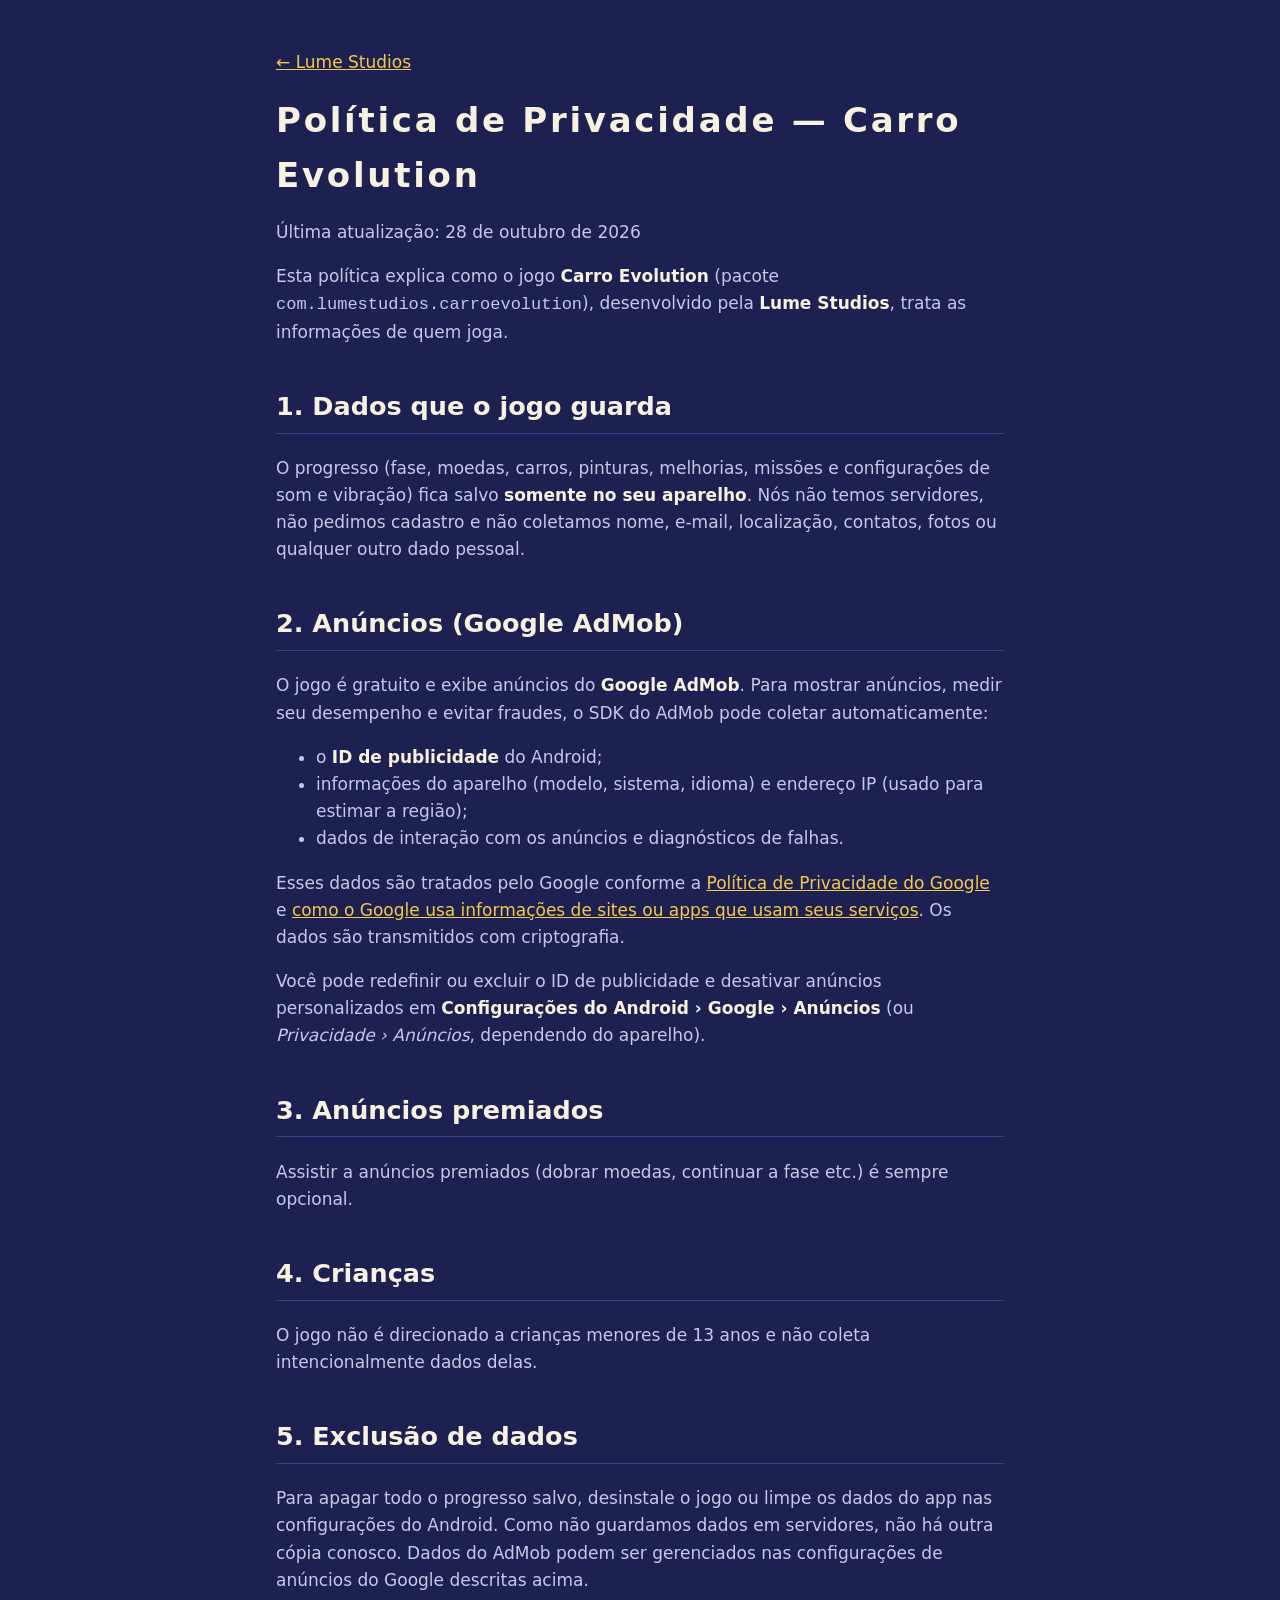
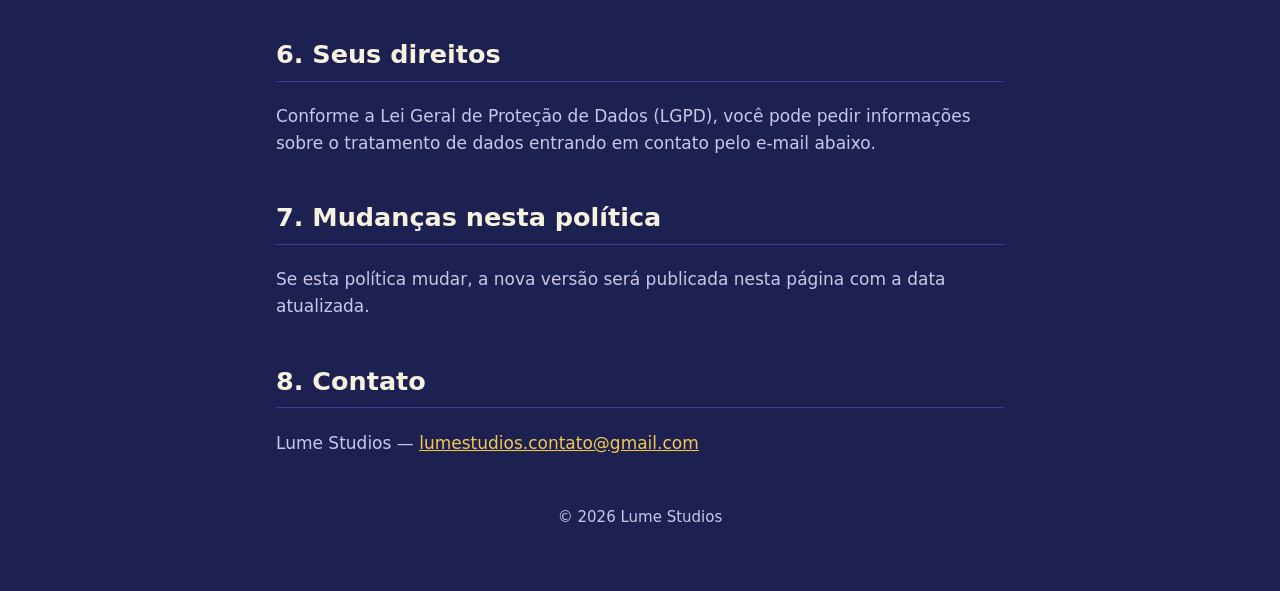
==== privacidade.html @ e6581cf9 "Site da Lume Studios: página inicial, política de privacidade e app-ads.txt Co-Authored-By: Claude O" ====
<!doctype html>
<html lang="pt-BR">
<head>
<meta charset="utf-8">
<meta name="viewport" content="width=device-width, initial-scale=1">
<title>Política de Privacidade — Carro Evolution</title>
<link rel="icon" href="logo.png">
<link rel="stylesheet" href="style.css">
</head>
<body>
<main class="policy">
  <p><a href="index.html">← Lume Studios</a></p>
  <h1>Política de Privacidade — Carro Evolution</h1>
  <p>Última atualização: 28 de outubro de 2026</p>

  <p>Esta política explica como o jogo <strong>Carro Evolution</strong> (pacote
  <code>com.lumestudios.carroevolution</code>), desenvolvido pela <strong>Lume Studios</strong>,
  trata as informações de quem joga.</p>

  <h2>1. Dados que o jogo guarda</h2>
  <p>O progresso (fase, moedas, carros, pinturas, melhorias, missões e configurações de som e
  vibração) fica salvo <strong>somente no seu aparelho</strong>. Nós não temos servidores, não
  pedimos cadastro e não coletamos nome, e-mail, localização, contatos, fotos ou qualquer outro
  dado pessoal.</p>

  <h2>2. Anúncios (Google AdMob)</h2>
  <p>O jogo é gratuito e exibe anúncios do <strong>Google AdMob</strong>. Para mostrar anúncios,
  medir seu desempenho e evitar fraudes, o SDK do AdMob pode coletar automaticamente:</p>
  <ul>
    <li>o <strong>ID de publicidade</strong> do Android;</li>
    <li>informações do aparelho (modelo, sistema, idioma) e endereço IP (usado para estimar a região);</li>
    <li>dados de interação com os anúncios e diagnósticos de falhas.</li>
  </ul>
  <p>Esses dados são tratados pelo Google conforme a
  <a href="https://policies.google.com/privacy">Política de Privacidade do Google</a> e
  <a href="https://policies.google.com/technologies/partner-sites">como o Google usa informações
  de sites ou apps que usam seus serviços</a>. Os dados são transmitidos com criptografia.</p>
  <p>Você pode redefinir ou excluir o ID de publicidade e desativar anúncios personalizados em
  <strong>Configurações do Android › Google › Anúncios</strong> (ou <em>Privacidade › Anúncios</em>,
  dependendo do aparelho).</p>

  <h2>3. Anúncios premiados</h2>
  <p>Assistir a anúncios premiados (dobrar moedas, continuar a fase etc.) é sempre opcional.</p>

  <h2>4. Crianças</h2>
  <p>O jogo não é direcionado a crianças menores de 13 anos e não coleta intencionalmente dados
  delas.</p>

  <h2>5. Exclusão de dados</h2>
  <p>Para apagar todo o progresso salvo, desinstale o jogo ou limpe os dados do app nas
  configurações do Android. Como não guardamos dados em servidores, não há outra cópia conosco.
  Dados do AdMob podem ser gerenciados nas configurações de anúncios do Google descritas acima.</p>

  <h2>6. Seus direitos</h2>
  <p>Conforme a Lei Geral de Proteção de Dados (LGPD), você pode pedir informações sobre o
  tratamento de dados entrando em contato pelo e-mail abaixo.</p>

  <h2>7. Mudanças nesta política</h2>
  <p>Se esta política mudar, a nova versão será publicada nesta página com a data atualizada.</p>

  <h2>8. Contato</h2>
  <p>Lume Studios — <a href="mailto:lumestudios.contato@gmail.com">lumestudios.contato@gmail.com</a></p>

  <footer><p>© 2026 Lume Studios</p></footer>
</main>
</body>
</html>
---- style.css ----
:root {
  --bg: #1d2152;
  --card: #262b66;
  --text: #f7f2e0;
  --muted: #c9c6ea;
  --gold: #f5c84c;
}
* { box-sizing: border-box; }
body {
  margin: 0;
  background: var(--bg);
  color: var(--text);
  font: 17px/1.6 system-ui, -apple-system, "Segoe UI", Roboto, sans-serif;
}
main { max-width: 760px; margin: 0 auto; padding: 32px 16px 48px; }
a { color: var(--gold); }
h1 { letter-spacing: 0.08em; margin: 8px 0; }
h2 { border-bottom: 1px solid #3a4090; padding-bottom: 6px; margin-top: 40px; }
.hero { text-align: center; }
.hero p { color: var(--muted); }
.logo { width: 180px; height: 180px; border-radius: 32px; }
.game {
  display: flex; gap: 18px; align-items: center;
  background: var(--card); border-radius: 20px; padding: 16px;
}
.game img { width: 96px; height: 96px; border-radius: 22px; flex-shrink: 0; }
.game h3 { margin: 0; }
.game p { margin: 4px 0; color: var(--muted); }
.policy p, .policy li { color: var(--muted); }
.policy strong { color: var(--text); }
footer { margin-top: 48px; text-align: center; color: var(--muted); font-size: 15px; }
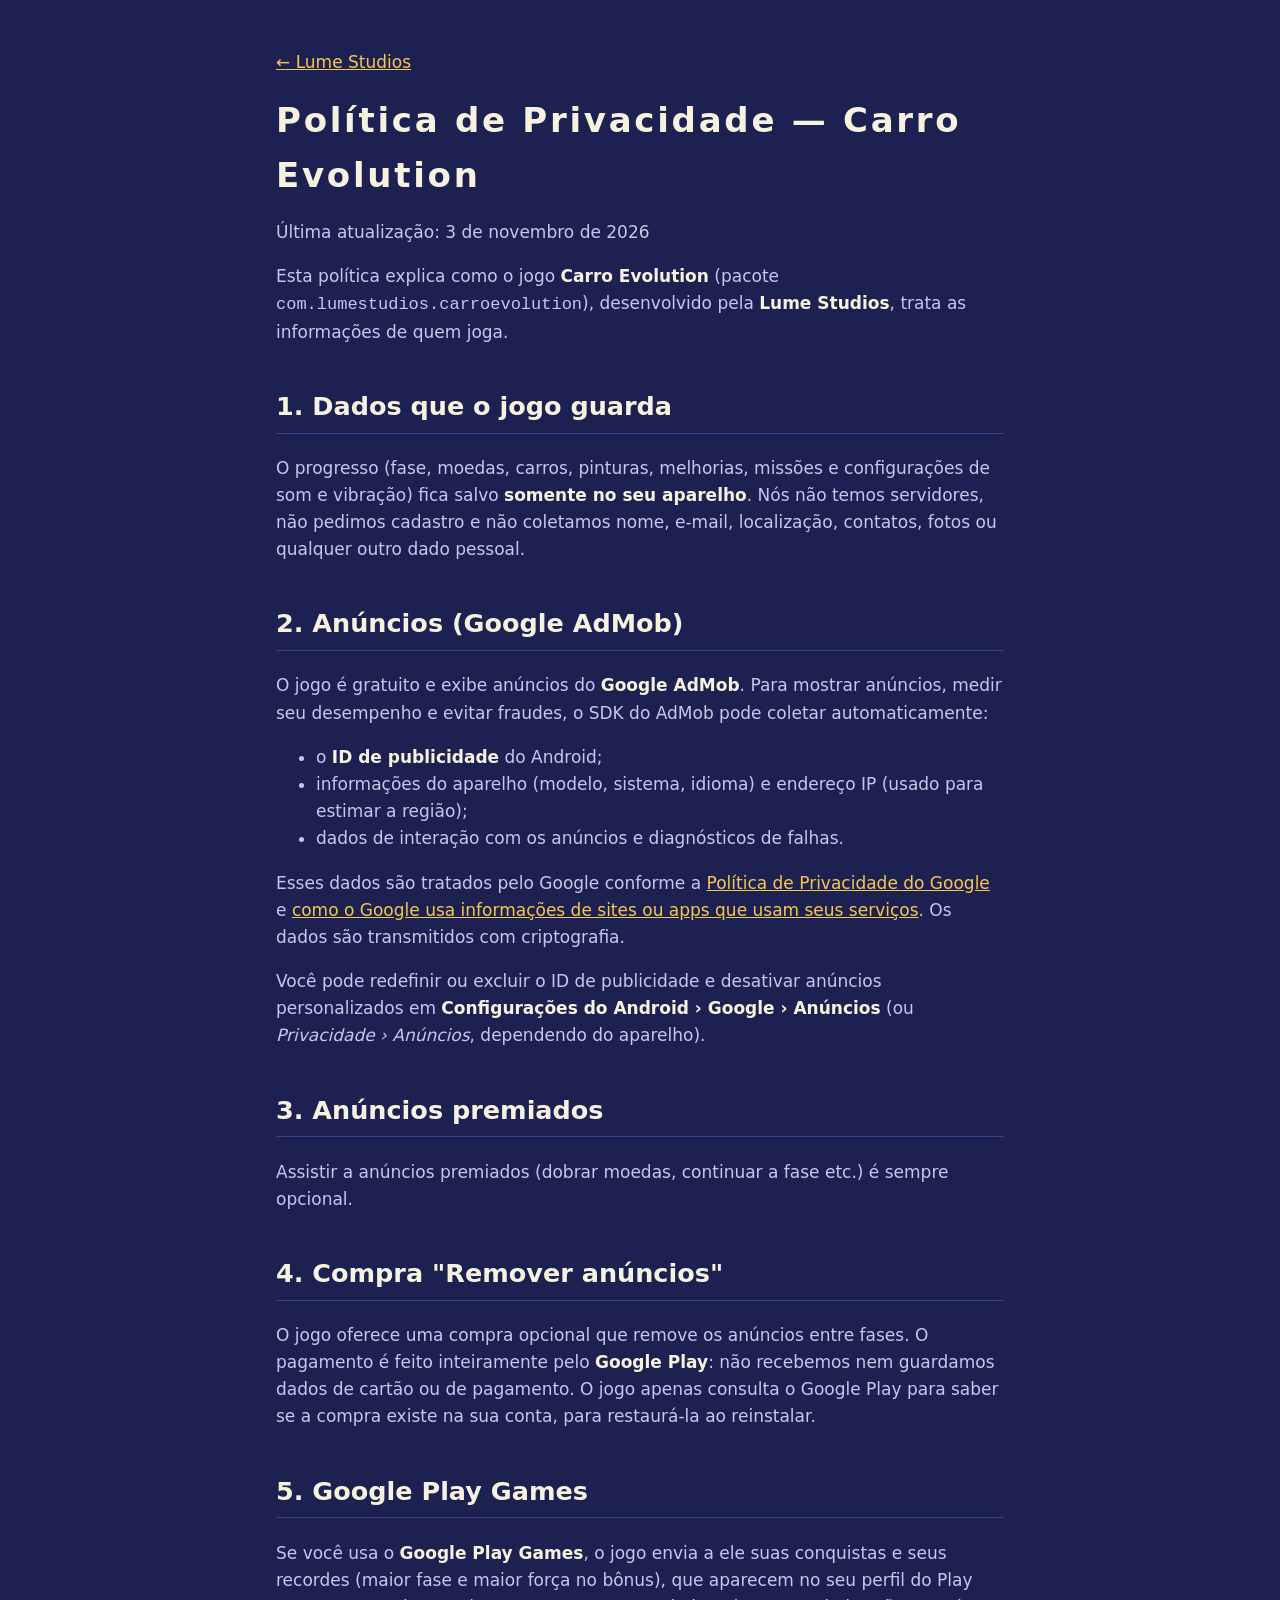
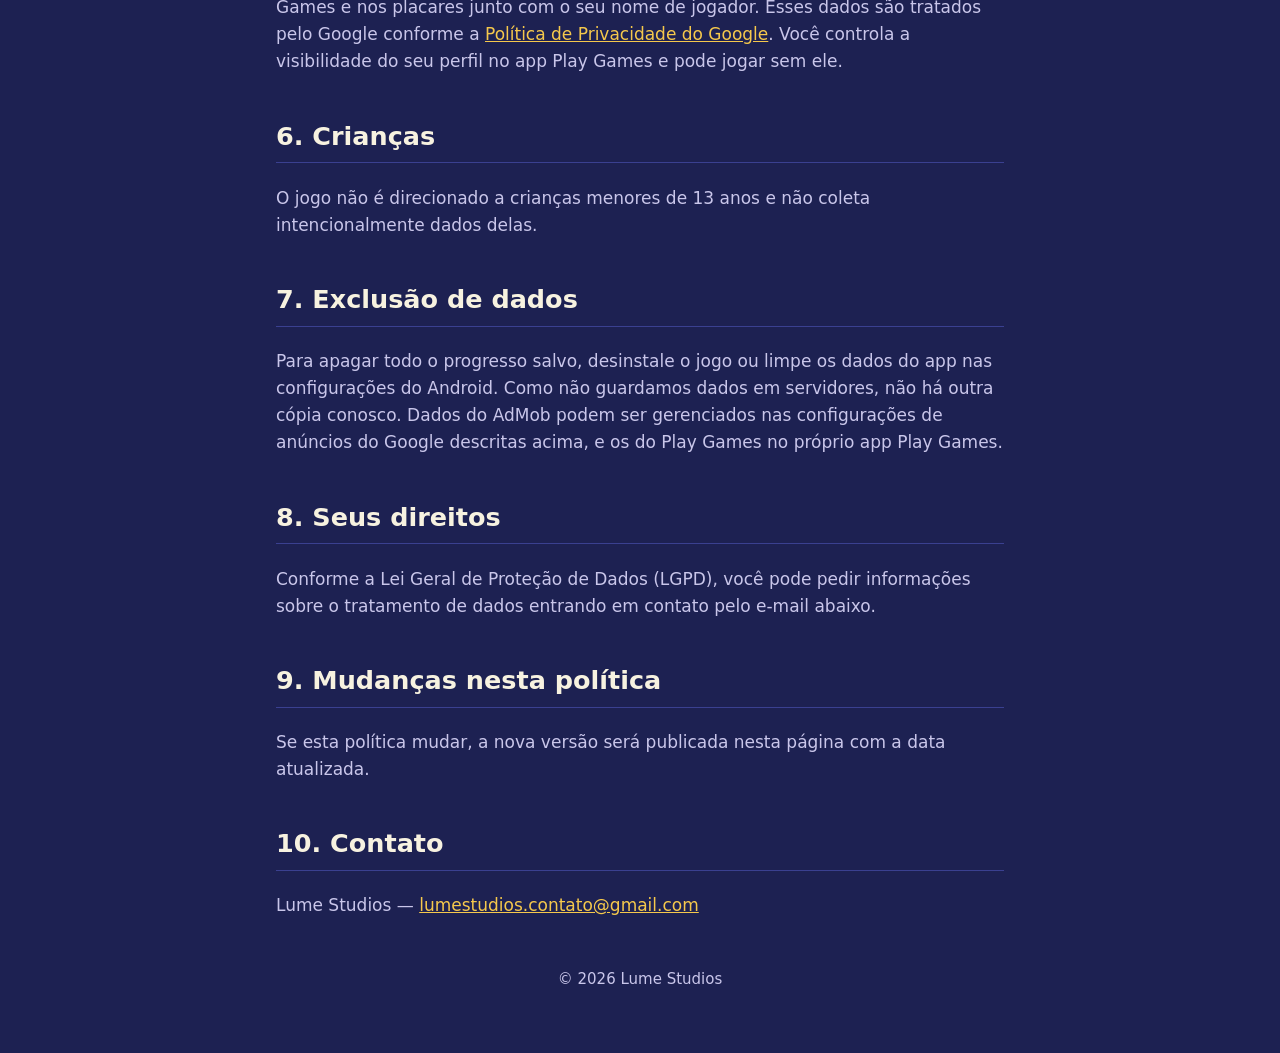
==== commit 7d7e96ce: "Política de privacidade: compra Remover anúncios e Google Play Games Co-Authored-By: Claude Opus 5.5" ====
--- a/privacidade.html
+++ b/privacidade.html
@@ -11,7 +11,7 @@
 <main class="policy">
   <p><a href="index.html">← Lume Studios</a></p>
   <h1>Política de Privacidade — Carro Evolution</h1>
-  <p>Última atualização: 28 de outubro de 2026</p>
+  <p>Última atualização: 3 de novembro de 2026</p>
 
   <p>Esta política explica como o jogo <strong>Carro Evolution</strong> (pacote
   <code>com.lumestudios.carroevolution</code>), desenvolvido pela <strong>Lume Studios</strong>,
@@ -42,23 +42,37 @@
   <h2>3. Anúncios premiados</h2>
   <p>Assistir a anúncios premiados (dobrar moedas, continuar a fase etc.) é sempre opcional.</p>
 
-  <h2>4. Crianças</h2>
+  <h2>4. Compra "Remover anúncios"</h2>
+  <p>O jogo oferece uma compra opcional que remove os anúncios entre fases. O pagamento é feito
+  inteiramente pelo <strong>Google Play</strong>: não recebemos nem guardamos dados de cartão ou de
+  pagamento. O jogo apenas consulta o Google Play para saber se a compra existe na sua conta, para
+  restaurá-la ao reinstalar.</p>
+
+  <h2>5. Google Play Games</h2>
+  <p>Se você usa o <strong>Google Play Games</strong>, o jogo envia a ele suas conquistas e seus
+  recordes (maior fase e maior força no bônus), que aparecem no seu perfil do Play Games e nos
+  placares junto com o seu nome de jogador. Esses dados são tratados pelo Google conforme a
+  <a href="https://policies.google.com/privacy">Política de Privacidade do Google</a>. Você controla a
+  visibilidade do seu perfil no app Play Games e pode jogar sem ele.</p>
+
+  <h2>6. Crianças</h2>
   <p>O jogo não é direcionado a crianças menores de 13 anos e não coleta intencionalmente dados
   delas.</p>
 
-  <h2>5. Exclusão de dados</h2>
+  <h2>7. Exclusão de dados</h2>
   <p>Para apagar todo o progresso salvo, desinstale o jogo ou limpe os dados do app nas
   configurações do Android. Como não guardamos dados em servidores, não há outra cópia conosco.
-  Dados do AdMob podem ser gerenciados nas configurações de anúncios do Google descritas acima.</p>
+  Dados do AdMob podem ser gerenciados nas configurações de anúncios do Google descritas acima, e
+  os do Play Games no próprio app Play Games.</p>
 
-  <h2>6. Seus direitos</h2>
+  <h2>8. Seus direitos</h2>
   <p>Conforme a Lei Geral de Proteção de Dados (LGPD), você pode pedir informações sobre o
   tratamento de dados entrando em contato pelo e-mail abaixo.</p>
 
-  <h2>7. Mudanças nesta política</h2>
+  <h2>9. Mudanças nesta política</h2>
   <p>Se esta política mudar, a nova versão será publicada nesta página com a data atualizada.</p>
 
-  <h2>8. Contato</h2>
+  <h2>10. Contato</h2>
   <p>Lume Studios — <a href="mailto:lumestudios.contato@gmail.com">lumestudios.contato@gmail.com</a></p>
 
   <footer><p>© 2026 Lume Studios</p></footer>
